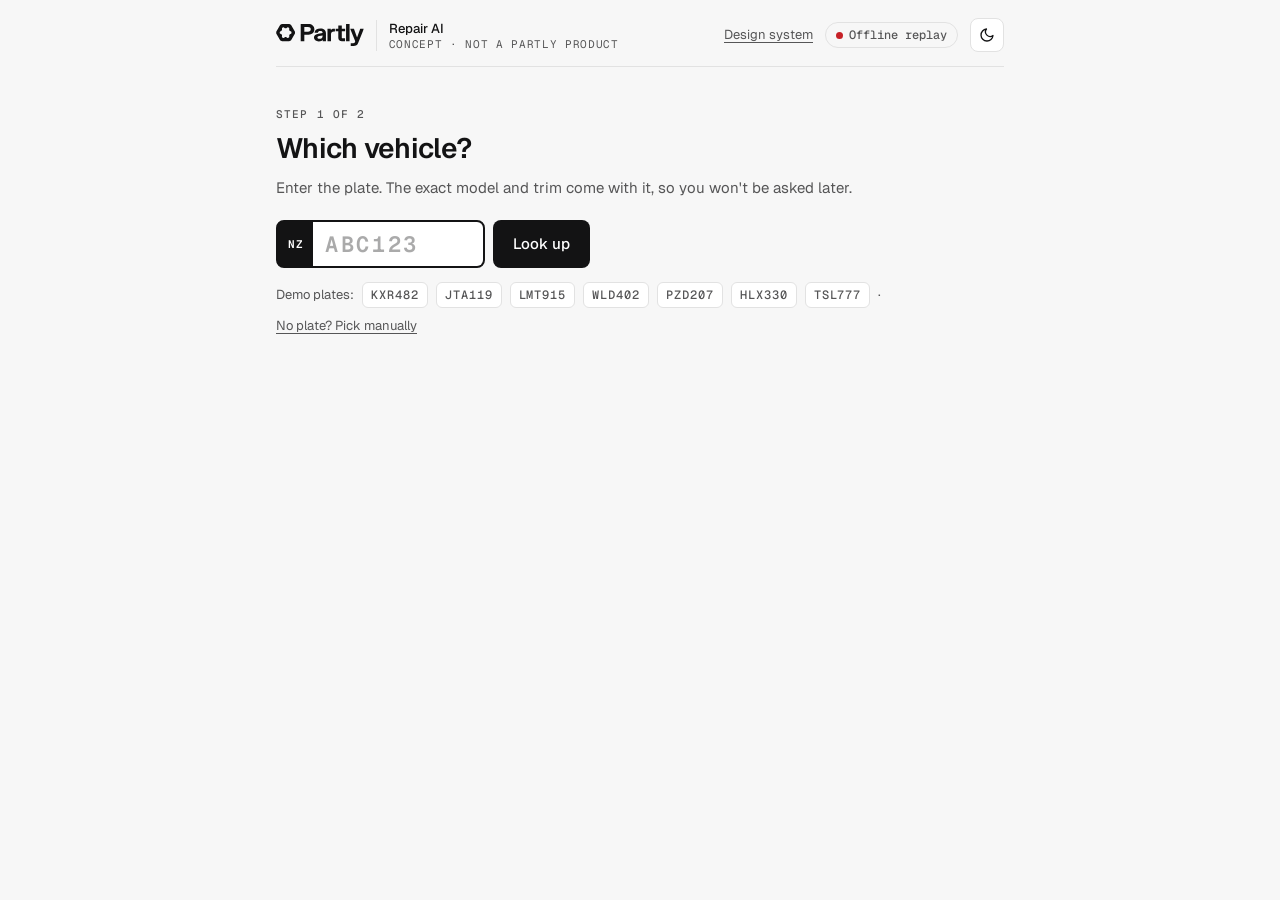
==== index.html @ 2a0775fa "Add Repair AI demo, design system documentation and presentation - index.html: the demo (plate, dama" ====
<!doctype html>
<html lang="en">
<head>
<meta charset="utf-8">
<meta name="viewport" content="width=device-width, initial-scale=1">
<title>PartlyRepair AI Concept</title>
<link rel="preconnect" href="https://fonts.googleapis.com">
<link href="https://fonts.googleapis.com/css2?family=Geist:wght@400;500;600;700&family=Geist+Mono:wght@400;500&display=swap" rel="stylesheet">
<link rel="stylesheet" href="tokens.css?v=5">
<link rel="stylesheet" href="components.css?v=15">
<style>
*{box-sizing:border-box}
body{margin:0;background:var(--s-surface-page);color:var(--s-text);font:15px/1.55 var(--p-font-sans);-webkit-font-smoothing:antialiased}
button{font:inherit;color:inherit;cursor:pointer}
button:focus-visible,input:focus-visible,select:focus-visible,summary:focus-visible{outline:2px solid var(--s-focus);outline-offset:2px}
.mono{font-family:var(--p-font-mono)}
.wrap{max-width:760px;margin:0 auto;padding:0 16px 210px}
header{display:flex;align-items:center;gap:12px;padding:18px 0 14px;position:sticky;top:0;background:var(--s-surface-page);z-index:5;border-bottom:1px solid var(--s-border)}
.logo{height:22px;width:auto;color:var(--s-brand-mark);display:block}
.product{font:500 13px var(--p-font-sans);padding-left:12px;border-left:1px solid var(--s-border)}
.product small{display:block;font:400 11px var(--p-font-mono);color:var(--s-text-muted);text-transform:uppercase;letter-spacing:.06em}
.spacer{flex:1}
.dslink{font-size:13px;color:var(--s-text-muted);text-decoration:underline;text-underline-offset:3px;white-space:nowrap}
.dslink:hover{color:var(--s-text)}
.pill{font:500 12px/1 var(--p-font-mono);padding:6px 10px;border-radius:var(--p-radius-full);border:1px solid var(--s-border);color:var(--s-text-muted);display:flex;gap:6px;align-items:center;white-space:nowrap}
.pill i{width:7px;height:7px;border-radius:50%;background:var(--s-text-muted)}
.pill.live{color:var(--s-text)}
.pill.live i{position:relative;background:var(--s-live)}
.pill.live i::after{content:"";position:absolute;inset:0;border-radius:50%;background:var(--s-live);animation:livepulse 1.8s ease-out infinite}
@keyframes livepulse{0%{transform:scale(1);opacity:.7}100%{transform:scale(2.8);opacity:0}}
.pill.replay i{background:var(--s-unsure)}
.icon-btn{width:34px;height:34px;border-radius:var(--p-radius-m);border:1px solid var(--s-border);background:var(--s-surface-raised);display:grid;place-items:center;transition:border-color var(--p-dur-fast)}
.icon-btn:hover{border-color:var(--s-text-muted)}
.icon-btn svg{width:16px;height:16px}
.eyebrow{font:500 11px var(--p-font-mono);text-transform:uppercase;letter-spacing:.1em;color:var(--s-text-muted)}
h2{font-size:28px;letter-spacing:-.025em;margin:6px 0 6px;font-weight:600}
.lead{color:var(--s-text-muted);margin:0 0 20px}
.vstep{padding:40px 0 8px}
.btn.lg{padding:0 20px;font-size:15px}
.link{background:none;border:0;padding:0;text-decoration:underline;text-underline-offset:3px;color:var(--s-text-muted);font-size:13px}
.link:hover{color:var(--s-text)}
.demo-plates{margin-top:14px;font-size:13px;color:var(--s-text-muted);display:flex;gap:8px;flex-wrap:wrap;align-items:center}
.demo-plates [data-plate]{font:500 12px var(--p-font-mono);letter-spacing:.08em;border:1px solid var(--s-border);background:var(--s-surface-raised);border-radius:6px;padding:4px 8px;transition:border-color var(--p-dur-fast)}
.demo-plates [data-plate]:hover{border-color:var(--s-text)}
.manual{display:none;gap:8px;flex-wrap:wrap;margin-top:14px}
.manual.on{display:flex}
select{font:inherit;color:var(--s-text);background:var(--s-surface-raised);border:1px solid var(--s-border);border-radius:var(--p-radius-m);padding:9px 12px;max-width:100%}
.verr{color:var(--s-danger);font-size:14px;margin-top:10px}
.vcard{display:flex;gap:14px;align-items:center;margin:20px 0 4px;padding:14px var(--p-space-4);background:var(--s-surface-raised);border:1px solid var(--s-border);border-radius:var(--p-radius-l)}
.vcard .ico{width:40px;height:40px;border-radius:var(--p-radius-m);background:var(--s-surface-sunken);display:grid;place-items:center;flex:none}
.vcard .ico svg{width:22px;height:22px}
.vcard b{display:block}
.vcard small{color:var(--s-text-muted);font-size:13px}
.vcard .tick{font:500 11px var(--p-font-mono);text-transform:uppercase;letter-spacing:.06em;color:var(--s-text-muted);display:flex;gap:4px;align-items:center;white-space:nowrap}
.vcard .tick svg{width:12px;height:12px}
.msg-you{margin:22px 0 0 auto;max-width:80%;width:fit-content;background:var(--s-surface-sunken);padding:10px 14px;border-radius:14px 14px 4px 14px}
.reply{margin:14px 0 8px;font-weight:500}
.steps{margin:12px 0 4px;font-size:14px;color:var(--s-text-muted)}
.steps ul{list-style:none;padding:0;margin:8px 0 0;display:grid;gap:6px}
.steps li{display:flex;gap:10px;align-items:center}
.steps .dot{width:16px;height:16px;border-radius:50%;border:2px solid var(--s-border);flex:none;display:grid;place-items:center}
.steps li.done .dot{border-color:var(--s-certain);background:var(--s-certain)}
.steps li.done .dot::after{content:"";width:4px;height:7px;border:solid var(--s-text-inverse);border-width:0 2px 2px 0;transform:rotate(45deg) translate(-.5px,-1px)}
.steps li.now .dot{border-top-color:var(--s-text);animation:spin .8s linear infinite}
.steps li.now{color:var(--s-text)}
.steps summary{cursor:pointer;list-style:none;display:inline-flex;gap:8px;align-items:center}
.steps summary::-webkit-details-marker{display:none}
.steps summary::before{content:"";width:6px;height:6px;border:solid currentColor;border-width:0 1.5px 1.5px 0;transform:rotate(-45deg);transition:transform var(--p-dur-fast)}
.steps details[open] summary::before{transform:rotate(45deg)}
@keyframes spin{to{transform:rotate(360deg)}}
.composer{position:fixed;z-index:10;left:0;right:0;bottom:0;background:linear-gradient(transparent,var(--s-surface-page) 30%);padding:28px 16px 16px;transition:opacity var(--p-dur-base),transform var(--p-dur-base)}
.composer.locked{opacity:0;pointer-events:none;transform:translateY(12px)}
.composer .inner{max-width:760px;margin:0 auto}
.quick{display:flex;gap:8px;overflow-x:auto;padding-bottom:10px;scrollbar-width:none}
.quick .chip{white-space:nowrap}
form.ask-form{display:flex;gap:8px;background:var(--s-surface-raised);border:1px solid var(--s-border);border-radius:var(--p-radius-l);padding:6px;box-shadow:0 8px 24px rgba(0,0,0,.08)}
form.ask-form input{flex:1;border:0;background:transparent;color:var(--s-text);font:inherit;padding:8px 10px;min-width:0}
form.ask-form input:focus-visible{outline:none}
form.ask-form:focus-within{border-color:var(--s-text)}
.foot{font-size:11px;color:var(--s-text-muted);text-align:center;margin-top:8px}
.sr{position:absolute;width:1px;height:1px;overflow:hidden;clip:rect(0 0 0 0)}
.sec{margin-top:22px}
.alldone{display:flex;align-items:center;gap:12px;padding:16px;border:1px dashed var(--s-border);border-radius:var(--p-radius-l);color:var(--s-text-muted)}
.alldone>.i{width:20px;height:20px;color:var(--s-text)}
.alldone .btn{margin-left:auto}
.sendrow{display:flex;align-items:center;gap:12px;justify-content:flex-end;margin-top:12px;font-size:13px;color:var(--s-text-muted)}
.btn.lgsend{padding:12px 22px;font-size:15px}
.sent-lock{pointer-events:none;opacity:.55;transition:opacity var(--p-dur-base)}
.sent-lock .sendrow{display:none}
.toast{position:fixed;left:50%;bottom:150px;transform:translateX(-50%);background:var(--s-text);color:var(--s-text-inverse);padding:10px 16px;border-radius:var(--p-radius-m);font-size:14px;z-index:20;animation:enter .3s ease}
@media (prefers-reduced-motion:reduce){*{animation:none!important;transition:none!important}}
@media (max-width:560px){.qrow .who:not(.ai){display:none}.qrow .body{padding-left:var(--p-space-4)}.conf .bar{display:none}.product small,.pill span{display:none}.price{font-size:14px}h2{font-size:24px}.plate input{width:140px}.vcard .tick{display:none}}
</style>
</head>
<body>
<div class="wrap">
  <header>
    <img class="logo" src="brand/partly-logo.svg" alt="Partly" id="logo">
    <div class="product">Repair AI<small>Concept · not a Partly product</small></div>
    <div class="spacer"></div>
    <a class="dslink" href="system.html">Design system</a>
    <span class="pill" id="mode"><i></i><span>Checking…</span></span>
    <button class="icon-btn" id="theme" type="button" aria-label="Toggle theme"><svg viewBox="0 0 24 24" fill="none" stroke="currentColor" stroke-width="2" stroke-linejoin="round"><path d="M21 12.8A9 9 0 1 1 11.2 3a7 7 0 0 0 9.8 9.8z"/></svg></button>
  </header>

  <main id="feed" aria-live="polite">
    <section class="vstep" id="vstep">
      <div class="eyebrow">Step 1 of 2</div>
      <h2>Which vehicle?</h2>
      <p class="lead">Enter the plate. The exact model and trim come with it, so you won't be asked later.</p>
      <form id="plateForm" class="plate-row">
        <label class="plate-in"><span>NZ</span><input id="plate" maxlength="8" autocomplete="off" placeholder="ABC123" aria-label="Number plate"></label>
        <button class="btn lg" type="submit">Look up</button>
      </form>
      <div class="demo-plates">Demo plates:
        <button type="button" data-plate="KXR482" title="Corolla ZR">KXR482</button>
        <button type="button" data-plate="JTA119" title="Corolla Ascent Sport">JTA119</button>
        <button type="button" data-plate="LMT915" title="Ranger XLT">LMT915</button>
        <button type="button" data-plate="WLD402" title="Ranger Wildtrak">WLD402</button>
        <button type="button" data-plate="PZD207" title="CX-5 Akera">PZD207</button>
        <button type="button" data-plate="HLX330" title="Hilux SR5">HLX330</button>
        <button type="button" data-plate="TSL777" title="Tesla Model 3">TSL777</button>
        <span aria-hidden="true">·</span><button type="button" class="link" id="manualBtn">No plate? Pick manually</button>
      </div>
      <div class="manual" id="manual">
        <label class="sr" for="mVehicle">Vehicle</label><select id="mVehicle"></select>
        <label class="sr" for="mTrim">Trim</label><select id="mTrim"></select>
        <button class="btn" type="button" id="manualGo">Use this vehicle</button>
      </div>
      <div class="verr" id="verr" role="alert"></div>
    </section>
  </main>
</div>

<div class="composer locked" id="composer">
  <div class="inner">
    <div class="quick" id="quick" aria-label="Quick starts"></div>
    <form class="ask-form" id="form">
      <label class="sr" for="msg">Describe the damage</label>
      <input id="msg" autocomplete="off" placeholder="Describe the damage, e.g. front bumper and left headlight">
      <button class="btn" type="submit">Send</button>
    </form>
    <div class="foot">Unofficial concept by Osama Eldrieny. Made-up part numbers and suppliers. Prices are NZD estimates.</div>
  </div>
</div>

<script src="components.js?v=3"></script>
<script src="repair-steps.js?v=1"></script>
<script>
const $=s=>document.querySelector(s);
const feed=$('#feed'),form=$('#form'),input=$('#msg'),modePill=$('#mode'),composer=$('#composer');
const REPLAY_FORCED=new URLSearchParams(location.search).has('replay');
const WAIT_LIMIT=20000;
const QUICK={V1:['Front bumper hit, left headlight cracked','Lower grille and bumper scraped','Right guard and right headlight damaged'],V2:['Reversed into a pole: rear bumper and left tail light','Front fog light smashed','Tailgate dented'],V3:['Right mirror knocked off','Both mirrors clipped in a car park','Rear bumper scraped'],V4:['Rock chip cracked the windscreen','Hit a kangaroo: bumper, grille, right headlight'],V5:['Front bumper and left headlight damaged','Windscreen cracked']};
/* After the AI answers, the chips become follow-ups for this job. Offline, only follow-ups with a recording are offered. */
const FOLLOW={V1:['Also the front number plate bracket','Also the right headlight','Make the bumper a used one'],V2:['Also the rear parking sensors','Make the tail light a used one'],V3:['Also the left mirror'],V4:['Also the bash plate'],V5:['Also the right headlight']};
const asked=new Set();
function followChips(){
  if(sent||!estimate||!estimate.lines.length)return;
  const offline=modePill.classList.contains('replay');
  const ok=q=>!asked.has(q.toLowerCase())&&(!offline||replays.some(r=>r.followup&&r.vehicle&&r.vehicle.id===vehicle.id&&r.message.toLowerCase()===q.toLowerCase()));
  $('#quick').innerHTML=(FOLLOW[vehicle.id]||[]).filter(ok).map(q=>'<button class="chip" type="button" data-q="'+esc(q)+'">'+esc(q)+'</button>').join('');
}
let catalog=null,parts={},suppliers={},vehicle=null,estimate=null,replays=[],jobStart=0,sent=false;

function setMode(kind,text){modePill.className='pill '+kind;modePill.querySelector('span').textContent=text}
function bestSupplier(p){const ids=Object.keys(p.stock||{}).filter(k=>p.stock[k]>0);if(!ids.length)return null;const s=suppliers[ids[0]];return s?s.name+' · '+s.eta:null}
/* Step 1: vehicle. Facts the system can look up are structured, not chatted. */
function confirmVehicle(vid,trim,how){
  const v=catalog.vehicles.find(x=>x.id===vid);if(!v)return;
  vehicle={id:v.id,name:v.name,trim,how};jobStart=Date.now();
  $('#vstep').remove();
  const c=document.createElement('section');c.className='vcard';
  c.innerHTML='<div class="ico">'+ic('car')+'</div><div><b>'+esc(v.name)+'</b><small>'+esc(trim)+'</small></div><div class="spacer"></div><div class="tick">'+ICON_CHECK+esc(how)+'</div>';
  feed.prepend(c);
  $('#quick').innerHTML=(QUICK[v.id]||[]).map(q=>'<button class="chip" type="button" data-q="'+esc(q)+'">'+esc(q)+'</button>').join('');
  composer.classList.remove('locked');
  input.focus();
}
$('#plateForm').addEventListener('submit',e=>{
  e.preventDefault();const p=$('#plate').value.replace(/\s/g,'').toUpperCase();const hit=catalog.plates[p];
  if(!hit){$('#verr').textContent=p?'No vehicle found for '+p+'. Try a demo plate, or pick manually.':'Enter a plate first.';return}
  confirmVehicle(hit.vehicle,hit.trim,'Plate '+p);
});
document.querySelector('.demo-plates').addEventListener('click',e=>{const b=e.target.closest('[data-plate]');if(b){$('#plate').value=b.dataset.plate;$('#plateForm').requestSubmit()}});
$('#manualBtn').addEventListener('click',()=>$('#manual').classList.toggle('on'));
function fillTrims(){const v=catalog.vehicles.find(x=>x.id===$('#mVehicle').value);$('#mTrim').innerHTML=v.trims.map(t=>'<option>'+esc(t)+'</option>').join('')}
$('#mVehicle').addEventListener('change',fillTrims);
$('#manualGo').addEventListener('click',()=>confirmVehicle($('#mVehicle').value,$('#mTrim').value,'Picked'));

/* Step 2: estimate. The UI, not the prompt, has the final say on autonomy. */
function summary(r){
  if(!r.lines.length)return r.reply;
  const pc=r.lines.filter(l=>l.component==='part_card'&&l.state!=='removed');
  const added=pc.filter(isAdded).length,sugg=pc.filter(l=>!isAdded(l)).length,qs=r.lines.filter(l=>l.component==='question_card').length,nf=r.lines.filter(l=>l.component==='not_found'&&!l.state).length;
  const n=(k,w)=>k+' '+w+(k===1?'':'s');const bits=[];
  if(added)bits.push(n(added,'part')+' on the quote');
  if(sugg)bits.push(n(sugg,'suggestion')+' to check');
  if(qs)bits.push(n(qs,'question')+' for you');
  if(nf)bits.push(n(nf,'part')+' not found');
  const pend=r.lines.filter(l=>l.component==='not_found'&&l.state==='requested').length;
  if(pend)bits.push(n(pend,'supplier price')+' pending');
  return bits.length?bits[0][0].toUpperCase()+bits.join(', ').slice(1)+'.':'Nothing on the quote yet.';
}
function render(){
  const box=document.getElementById('estimate');if(!box||!estimate)return;
  followChips();
  const L=estimate.lines.map((l,i)=>[l,i]);
  const needs=L.filter(([l])=>l.component==='question_card'||(l.component==='not_found'&&!l.state)||l.state==='manual-form'||(l.component==='part_card'&&!isAdded(l)&&l.state!=='removed'));
  const pending=L.filter(([l])=>l.component==='not_found'&&l.state==='requested');
  const notes=L.filter(([l])=>l.component==='note');
  const onQuote=L.filter(([l])=>l.component==='part_card'&&isAdded(l)).concat(L.filter(([l])=>l.component==='part_card'&&l.state==='removed'));
  /* questions first, then main parts, then fitting parts */
  const rank=l=>l.component==='not_found'?0:l.component==='question_card'?1:isMain(l)?2:3;
  needs.sort((a,b)=>rank(a[0])-rank(b[0]));
  const total=onQuote.filter(([l])=>l.state!=='removed').reduce((s,[l])=>s+parts[l.part_id].price,0);
  const count=onQuote.filter(([l])=>l.state!=='removed').length;
  const aiCount=onQuote.filter(([l])=>l.state!=='removed'&&sourceOf(l,parts[l.part_id])==='ai').length;
  box.querySelector('.reply').textContent=summary(estimate);
  box.querySelector('.lines').innerHTML=
    '<div class="sec"><h3 class="sec-h">Needs you <span class="count'+(needs.length?'':' done')+'">'+needs.length+'</span></h3>'
    +(needs.length?'<div class="lines">'+needs.map(([l,i])=>l.component==='question_card'?questionCard(l,i):l.component==='not_found'?notFoundCard(l,i):needCard(l,i)).join('')+'</div>'
      :'<div class="alldone">'+ic('check')+'<span>Nothing needs you. Check the quote below, then send it.</span></div>')
    +notes.map(([l])=>'<div class="tip">'+ic('help','sm')+'<span><b>Tip:</b> '+esc(l.reason_short)+'</span></div>').join('')+'</div>'
    +'<div class="sec"><h3 class="sec-h">On the quote <span class="count done">'+count+'</span>'+(aiCount?'<span class="sec-sub">'+aiCount+' added by AI: check before sending</span>':'')+'</h3>'
    +'<div class="quote">'+pending.map(([l,i])=>pendingRow(l,i)).join('')+(onQuote.length||pending.length?onQuote.map(([l,i],k)=>(l.state==='removed'&&(k===0||onQuote[k-1][0].state!=='removed')?'<div class="qlabel">Not needed</div>':'')+quoteRow(l,i)).join(''):'<p style="padding:14px 16px;margin:0;color:var(--s-text-muted);font-size:14px">Nothing yet. Parts you add will appear here.</p>')
    +'<div class="qfoot"><span>Total <small>· '+count+' part'+(count===1?'':'s')+' · incl. GST</small></span><b>'+fmt(total)+'</b></div></div>'
    +'<div class="sendrow">'+(needs.length?'<span>Answer the '+needs.length+' item'+(needs.length>1?'s':'')+' above before sending.</span>':!count?'<span>Add at least one part to send the quote.</span>':pending.length?'<span>You can send now and add the pending price later.</span>':'<span>Ready to send.</span>')
    +'<button class="btn lgsend" data-act="send"'+(needs.length||!count?' disabled':'')+'>'+ic('send','sm')+' Send quote</button></div></div>';
  box.querySelector('.totalbox').innerHTML='';
  estimate.lines.forEach(l=>delete l.fresh);
}

function stepsEl(){
  const wrap=document.createElement('div');wrap.className='steps';
  const labels=['Reading the job','Checking the parts catalogue','Checking supplier stock'];
  wrap.innerHTML='<ul>'+labels.map((l,i)=>'<li class="'+(i?'':'now')+'"><span class="dot"></span>'+l+'…</li>').join('')+'</ul>';
  const ul=wrap.firstChild;let k=0;
  const t=setInterval(()=>{const li=ul.children;if(k<li.length-1){li[k].className='done';li[++k].className='now'}},1400);
  wrap.finish=(steps,ms)=>{clearInterval(t);const s=steps&&steps.length?steps:labels;
    wrap.innerHTML='<details><summary>Checked '+s.length+' things'+(ms?' in '+(ms/1000).toFixed(1)+'s':'')+'</summary><ul>'+s.map(x=>'<li class="done"><span class="dot"></span>'+esc(x)+'</li>').join('')+'</ul></details>'};
  wrap.stop=()=>clearInterval(t);
  return wrap;
}

async function ask(message,current){
  if(!REPLAY_FORCED){
    const ctrl=new AbortController();const timer=setTimeout(()=>ctrl.abort(),WAIT_LIMIT);
    try{
      const r=await fetch('/api/estimate',{method:'POST',headers:{'Content-Type':'application/json'},body:JSON.stringify({message,current,vehicle}),signal:ctrl.signal});
      clearTimeout(timer);const data=await r.json();
      if(r.ok){setMode('live','Live AI');return data}
      console.warn('AI error:',data.error);
    }catch(e){clearTimeout(timer);console.warn('AI unreachable:',e.message)}
  }
  if(!replays.length)replays=await (await fetch('/api/replays')).json().catch(()=>[]);
  const mine=replays.filter(x=>x.vehicle&&x.vehicle.id===vehicle.id&&x.vehicle.trim===vehicle.trim&&!!x.followup===!!current);if(!mine.length)return null;
  const m=message.toLowerCase();
  const hit=mine.find(x=>x.message.toLowerCase()===m)||mine.find(x=>m.split(/\W+/).some(w=>w.length>3&&x.message.toLowerCase().includes(w)))||(current?null:mine[0]);
  if(!hit)return null;
  setMode('replay','Offline replay');
  return JSON.parse(JSON.stringify(hit.result));
}

/* The AI returns a fresh list after a correction; the user's own decisions must survive it. */
function carryOver(prev,next){
  const byPart={};prev.lines.forEach(l=>{if(l.part_id&&l.state)byPart[l.part_id]=l});
  next.lines.forEach(l=>{const o=byPart[l.part_id];if(o&&l.component==='part_card'){l.state=o.state;if(o.state==='you'){l.reason_short=o.reason_short;l.confidence=1}}});
  const kept=new Set(next.lines.map(l=>l.part_id));
  // Every user decision survives, even if the AI's new list leaves that part out (RULES §11).
  prev.lines.forEach(l=>{if((l.part_id&&l.state&&!kept.has(l.part_id))||(l.component==='not_found'&&l.state==='requested'))next.lines.push(l)});
}

async function send(message){
  message=message.trim();if(!message||!vehicle)return;
  asked.add(message.toLowerCase());
  const followUp=!!(estimate&&estimate.lines.length);
  const you=document.createElement('div');you.className='msg-you';you.textContent=message;feed.appendChild(you);
  const steps=stepsEl();feed.appendChild(steps);
  const old=document.getElementById('estimate');if(old)old.removeAttribute('id');
  const box=document.createElement('section');box.id='estimate';box.innerHTML='<p class="reply"></p><div class="lines"></div><div class="totalbox"></div>';
  feed.appendChild(box);steps.scrollIntoView({behavior:'smooth',block:'start'});
  input.value='';
  const current=followUp?{lines:estimate.lines.map(({showAlts,guarded,...l})=>l)}:null;
  const result=await ask(message,current);
  if(!result){steps.stop();steps.remove();box.innerHTML='<p class="error">I couldn\'t reach the AI and have no saved answer for this. Try a quick start.</p>';return}
  steps.finish(result.steps,result.ms);
  result.lines=result.lines.map(guard);
  if(followUp)carryOver(estimate,result);
  estimate=result;render();
}

feed.addEventListener('click',e=>{
  const b=e.target.closest('[data-act]');if(!b||!estimate||sent||!b.closest('#estimate'))return;
  if(b.closest('summary'))e.preventDefault();
  const i=+b.dataset.i,l=estimate.lines[i];
  switch(b.dataset.act){
    case 'add':l.state='added';l.fresh=true;l.showAlts=false;break;
    case 'remove':l.state='removed';l.showAlts=false;break;
    case 'restore':l.state='added';l.fresh=true;break;
    case 'wrong':l.showAlts=!l.showAlts;break;
    case 'swap':
      estimate.lines[i]={component:'part_card',part_id:b.dataset.part,confidence:1,mode:'suggest',state:'you',fresh:true,reason_short:'You corrected this part.',reason_long:'',question:null,choices:[]};break;
    case 'choose':{
      const picked=b.dataset.part.split(',').map(id=>({component:'part_card',part_id:id,confidence:1,mode:'suggest',state:'you',fresh:true,reason_short:'You chose: '+b.dataset.label+'.',reason_long:'',question:null,choices:[]}));
      estimate.lines.splice(i,1,...picked);break;}
    case 'ask-suppliers':l.state='requested';break;
    case 'cancel-request':l.state=undefined;break;
    case 'manual':l.state='manual-form';break;
    case 'cancel-manual':l.state=undefined;break;
    case 'send':sendQuote();return;
  }
  render();
});

/* Step 3: send. The user sees every step, then a receipt that says what happened and what's next. */
const wait=ms=>new Promise(r=>setTimeout(r,matchMedia('(prefers-reduced-motion: reduce)').matches?0:ms));
async function sendQuote(){
  if(sent)return;sent=true;
  const box=document.getElementById('estimate');box.classList.add('sent-lock');
  $('#quick').innerHTML='';input.disabled=true;
  const L=estimate.lines;
  const onQ=L.filter(l=>l.component==='part_card'&&isAdded(l));
  const pend=L.filter(l=>l.component==='not_found'&&l.state==='requested');
  const qno='Q-'+(1000+Math.floor(Math.random()*9000));
  const groups={};onQ.forEach(l=>{const p=parts[l.part_id],s=p.manual?null:supplierOf(p);const k=s?s.name:'Your own supplier';(groups[k]=groups[k]||{eta:s?s.eta:'You arrange it',lines:[]}).lines.push(l)});
  const pname=l=>(t=>t[0].toUpperCase()+t.slice(1))(l.reason_short.replace(/^No /,'').replace(/ (found|in stock).*$/,'').toLowerCase());
  const steps=[['Checking the quote',onQ.length+' part'+(onQ.length===1?'':'s')+(pend.length?', '+pend.length+' price pending':'')+', nothing waiting on you']];
  Object.entries(groups).forEach(([n,g])=>steps.push(['Holding '+g.lines.length+' part'+(g.lines.length===1?'':'s')+' with '+n,'Held for 24 hours · arrives '+g.eta]));
  pend.forEach(l=>steps.push(['Asking 5 suppliers to price: '+pname(l),'Request sent · replies usually within the hour']));
  steps.push(['Sending '+qno+' to the customer for approval','Sent']);
  const panel=document.createElement('section');panel.className='sending';
  panel.innerHTML='<h3>'+ic('send','sm')+' Sending quote</h3><ul>'+steps.map(([a])=>'<li><span class="dot"></span><div><b>'+esc(a)+'</b><small></small></div></li>').join('')+'</ul>';
  feed.appendChild(panel);panel.scrollIntoView({behavior:'smooth',block:'start'});
  const lis=[...panel.querySelectorAll('li')];
  for(let k=0;k<lis.length;k++){lis[k].className='now';await wait(1500);lis[k].className='done';lis[k].querySelector('small').textContent=steps[k][1]}
  await wait(400);
  const total=onQ.reduce((t,l)=>t+parts[l.part_id].price,0);
  const rows=Object.entries(groups).map(([n,g])=>'<div class="rc-sup"><span class="sup"><b aria-hidden="true">'+initials(n)+'</b>'+esc(n)+'</span><span class="rc-eta">'+ic('truck','sm')+esc(g.eta)+'</span></div>'
    +g.lines.map(l=>{const p=parts[l.part_id];return '<div class="rc-row"><span class="nm">'+esc(p.name)+'</span>'+(p.returnable?'':'<span class="ichip risk">'+ic('ban','sm')+'Not returnable</span>')+'<span class="pr">'+fmt(p.price)+'</span></div>'}).join('')).join('')
    +pend.map(l=>'<div class="rc-sup"><span class="sup"><b aria-hidden="true">5</b>5 suppliers asked</span></div><div class="rc-row"><span class="nm">'+esc(pname(l))+'</span><span class="pr muted">Price pending</span></div>').join('');
  const firstEta=Object.values(groups).map(g=>g.eta).filter(e=>!/arrange/.test(e)).sort((a,b)=>etaRank(a)-etaRank(b))[0]||'';
  const rc=document.createElement('section');rc.className='receipt';
  rc.innerHTML='<div class="rc-head"><span class="rc-ok">'+ic('check')+'</span><div><h2>Quote '+qno+' sent</h2><p>'+esc(vehicle.name)+' · '+esc(vehicle.how)+' · sent to the customer for approval</p></div></div>'
    +'<div class="rc-list">'+rows+'<div class="qfoot"><span>Total <small>· incl. GST'+(pend.length?' · excludes pending price':'')+'</small></span><b>'+fmt(total)+'</b></div></div>'
    +'<h3 class="rc-h">Job progress</h3><ol class="track" id="track"></ol>'
    +'<p class="rc-demo">Demo: nothing was sent to a customer or supplier.</p>';
  feed.appendChild(rc);
  job={qno,groups,pend,firstEta,lines:onQ,stage:2,el:rc};
  renderTrack();postChips();
  rc.scrollIntoView({behavior:'smooth',block:'start'});
}
/* After sending: a tracker for the whole job, moved forward from the chat box. */
let job=null;
const etaRank=e=>{const d=/^today/i.test(e)?0:/^tomorrow/i.test(e)?1:2;const m=e.match(/(\d+)(?::(\d+))?\s*(am|pm)/i);const h=m?(+m[1]%12)+(/pm/i.test(m[3])?12:0)+(+(m[2]||0))/60:12;return d*24+h};
function renderTrack(){
  const g=Object.entries(job.groups).sort((a,b)=>etaRank(a[1].eta)-etaRank(b[1].eta));
  const T=[
    ['check','Quote built','Checked by you, line by line'],
    ['send','Sent to the customer',job.qno+(job.pend.length?' · 1 price still pending':'')],
    ['user','Customer approves',job.stage===2?'Parts are held for you for 24 hours':'Approved'],
    ['truck','Parts ordered',g.map(([n,x])=>n+' ('+x.lines.length+')').join(' · ')],
    ['car','Parts arrive',g.map(([n,x])=>x.eta+' · '+n).join('<br>')],
    ['wrench','Repair and close the job',job.guide?job.guide.steps.length+' guided steps · '+job.guide.hours.toFixed(1)+' h labour':hasGuide()?'Guided repair, step by step':'Follow the OEM repair procedure']
  ];
  const when=['Done','Done',job.stage===2?'Waiting':'Done',job.stage===3?'Ordering':job.stage>3?'Done':'Next',job.stage===4?'First: '+esc(job.firstEta):job.stage>4?'Done':'',job.stage===5?'Now':job.stage>5?'Done':''];
  $('#track').innerHTML=T.map(([icon,t,d],k)=>{const st=k<job.stage?'done':k===job.stage?'now':'next';return '<li class="'+st+'"><span class="tk">'+(st==='done'?ic('check','sm'):ic(icon,'sm'))+'</span><div><b>'+t+'</b><small>'+d+'</small></div><em>'+when[k]+'</em></li>'}).join('');
  const titles={2:'Quote '+job.qno+' sent',3:'Ordering parts',4:'Parts ordered',5:'Parts arrived',6:'Job closed'};
  const subs={2:'waiting for customer approval',4:'arriving '+job.firstEta+' first',5:'ready to fit',6:'all parts fitted'};
  job.el.querySelector('h2').textContent=titles[job.stage]||titles[2];
  const sub=job.el.querySelector('.rc-head p');sub.textContent=vehicle.name+' · '+vehicle.how+' · '+(subs[job.stage]||'');
}
function postChips(){
  const C={2:[['Customer approved: order the parts','approve'],['Change this quote','edit'],['Start next job','new']],4:[['All parts arrived','arrive'],['Start next job','new']],5:job.guide?[['Start next job','new']]:hasGuide()?[['Start the repair guide','repair'],['Start next job','new']]:[['Repair done: close the job','close'],['Start next job','new']],6:[['Start next job','new']]}[job.stage]||[];
  $('#quick').innerHTML=C.map(([t,a],k)=>'<button class="chip'+(k===0&&a!=='new'?' primary':'')+'" type="button" data-next="'+a+'">'+t+'</button>').join('');
  composer.classList.remove('locked');
  input.disabled=job.stage!==2;
  input.placeholder=job.stage===2?'Change the quote, e.g. "also the right guard"':'Pick a next step above';
}
async function nextStep(a){
  if(a==='new')return location.reload();
  if(a==='edit')return reopen();
  $('#quick').innerHTML='';
  if(a==='approve'){job.stage=3;renderTrack();await wait(900);job.stage=4}
  if(a==='arrive')job.stage=5;
  if(a==='repair'){startRepair();return postChips()}
  if(a==='close')job.stage=6;
  renderTrack();postChips();job.el.querySelector('#track').scrollIntoView({behavior:'smooth',block:'center'});
}

/* Repair guide: the last step of "anyone can repair anything". Steps come from the parts on the quote. */
const CAR_SVG='<svg viewBox="0 0 400 210" class="car" aria-hidden="true">'
 +'<path class="body" d="M40 150 L52 92 Q60 70 90 66 L130 40 Q140 34 155 34 L245 34 Q260 34 270 40 L310 66 Q340 70 348 92 L360 150 Z"/>'
 +'<path class="glass" d="M138 46 L262 46 L292 70 L108 70 Z"/>'
 +'<path data-r="bonnet" class="rg" d="M100 74 L300 74 L330 96 L70 96 Z"/>'
 +'<path data-r="guard-r" class="rg" d="M52 96 L70 96 L64 138 L44 140 Z"/><path data-r="guard-l" class="rg" d="M330 96 L348 96 L356 140 L336 138 Z"/>'
 +'<path data-r="hl-r" class="rg" d="M72 100 L132 104 L126 122 L70 118 Z"/><path data-r="hl-l" class="rg" d="M268 104 L328 100 L330 118 L274 122 Z"/>'
 +'<rect data-r="grille" class="rg" x="150" y="104" width="100" height="20" rx="4"/>'
 +'<rect data-r="reinf" class="rg hidden-part" x="70" y="128" width="260" height="8" rx="2"/>'
 +'<rect data-r="absorber" class="rg hidden-part" x="90" y="138" width="220" height="10" rx="3"/>'
 +'<path data-r="bumper" class="rg" d="M48 126 L352 126 L358 160 Q358 172 344 172 L56 172 Q42 172 42 160 Z"/>'
 +'<g data-r="sensors" class="rg dots"><circle cx="110" cy="152" r="4"/><circle cx="160" cy="156" r="4"/><circle cx="240" cy="156" r="4"/><circle cx="290" cy="152" r="4"/></g>'
 +'<g data-r="clips" class="rg dots small"><circle cx="70" cy="128" r="2.6"/><circle cx="110" cy="127" r="2.6"/><circle cx="150" cy="127" r="2.6"/><circle cx="200" cy="127" r="2.6"/><circle cx="250" cy="127" r="2.6"/><circle cx="290" cy="127" r="2.6"/><circle cx="330" cy="128" r="2.6"/></g>'
 +'<rect class="tyre" x="58" y="172" width="44" height="22" rx="6"/><rect class="tyre" x="298" y="172" width="44" height="22" rx="6"/>'
 +'<text x="98" y="200" class="side">Right</text><text x="302" y="200" class="side">Left</text></svg>';
function buildGuide(){
  const groups=job.lines.map(l=>parts[l.part_id].group),usedG=job.lines.filter(l=>/used/i.test(parts[l.part_id].name)).map(l=>parts[l.part_id].group);
  const S=repairSteps(vehicle.id,vehicle.trim,groups,usedG);
  return {steps:S,hours:S.reduce((a,x)=>a+x.h,0),at:0,photo:false};
}
function hasGuide(){return repairSteps(vehicle.id,vehicle.trim,job.lines.map(l=>parts[l.part_id].group),[]).length>0}
function startRepair(){
  job.guide=buildGuide();job.stage=5;renderTrack();
  let el=document.querySelector('.guide');if(!el){el=document.createElement('section');el.className='guide';feed.appendChild(el)}
  renderGuide();el.scrollIntoView({behavior:'smooth',block:'start'});
}
function renderGuide(){
  const G=job.guide,el=document.querySelector('.guide'),cur=G.steps[G.at],doneH=G.steps.slice(0,G.at).reduce((a,x)=>a+x.h,0);
  const all=G.at>=G.steps.length;
  el.innerHTML='<div class="g-head"><span class="rc-ok">'+ic('wrench')+'</span><div><h2>Repair guide</h2><p>'+esc(vehicle.name)+' · '+esc(vehicle.how)+' · '+G.steps.length+' steps · '+G.hours.toFixed(1)+' h labour</p></div></div>'
   +'<div class="g-bar" role="progressbar" aria-valuemin="0" aria-valuemax="'+G.steps.length+'" aria-valuenow="'+Math.min(G.at,G.steps.length)+'"><i style="width:'+(Math.min(G.at,G.steps.length)/G.steps.length*100)+'%"></i></div>'
   +'<div class="g-body"><div class="g-fig'+(vehicle.id==='V1'?'':' no-svg')+'"><img class="g-img" alt="'+esc(all?'Repair complete':cur.t)+'" src="shots/repair/'+(all?G.steps[G.steps.length-1].id:cur.id)+'.jpg" onload="this.parentNode.classList.add(\'has-img\')" onerror="this.parentNode.classList.remove(\'has-img\');this.remove()">'+(vehicle.id==='V1'?CAR_SVG:'')+'<p class="g-figcap">'+(all?'All steps done':cur.r.length?'Highlighted: where this step happens':'Illustration of this step')+'</p></div>'
   +'<ol class="g-steps">'+G.steps.map((x,k)=>{const st=k<G.at?'done':k===G.at?'now':'next';
      return '<li class="'+st+'"><div class="g-row"><span class="g-n">'+(st==='done'?ic('check','sm'):k+1)+'</span><b>'+esc(x.t)+'</b><em>'+x.h.toFixed(1)+' h</em></div>'
       +(st==='now'?'<div class="g-detail"><p>'+esc(x.n)+'</p>'+(x.w?'<p class="g-warn">'+ic('alert','sm')+esc(x.w)+'</p>':'')
         +(x.inspect?'<button type="button" class="g-photo'+(G.photo?' on':'')+'" data-g="photo">'+(G.photo?ic('check','sm')+'Photo added: fitted bumper and sensor test':ic('camera','sm')+'Add a photo for the job record')+'</button>':'')
         +'<div class="g-actions">'+(G.at?'<button type="button" class="btn ghost" data-g="back">Back</button>':'')+'<button type="button" class="btn" data-g="done"'+(x.inspect&&!G.photo?' disabled':'')+'>'+ic('check','sm')+(x.inspect?' Inspection passed':' Done')+'</button></div></div>':'')
       +'</li>'}).join('')+'</ol></div>'
   +(all?'<div class="g-finish">'+ic('check')+'<div><b>Repair complete</b><span>'+G.hours.toFixed(1)+' h labour · photo saved to the job</span></div><button type="button" class="btn" data-g="close">Close the job</button></div>':'')
   +'<p class="rc-demo">Illustrative steps for the demo. A real job follows the OEM repair procedure.</p>';
  el.querySelectorAll('.car .rg').forEach(n=>n.classList.toggle('on',!all&&cur.r.includes(n.dataset.r)));
  $('#track').querySelector('li:last-child small').textContent=(all?'Repair complete · ':'Step '+(G.at+1)+' of '+G.steps.length+' · ')+doneH.toFixed(1)+' of '+G.hours.toFixed(1)+' h';
}
document.addEventListener('click',e=>{
  const b=e.target.closest('[data-g]');if(!b||!job||!job.guide)return;
  const G=job.guide;
  if(b.dataset.g==='done')G.at++;
  if(b.dataset.g==='back')G.at=Math.max(0,G.at-1);
  if(b.dataset.g==='photo')G.photo=true;
  if(b.dataset.g==='close'){job.stage=6;renderTrack();postChips();document.querySelector('.guide').classList.add('closed');job.el.scrollIntoView({behavior:'smooth',block:'start'});return}
  renderGuide();
});
function reopen(){
  sent=false;job.el.remove();document.querySelector('.sending')?.remove();job=null;
  const box=document.getElementById('estimate');box.classList.remove('sent-lock');
  input.disabled=false;input.placeholder='Describe the damage, e.g. front bumper and left headlight';
  render();box.scrollIntoView({behavior:'smooth',block:'start'});input.focus();
}
form.addEventListener('submit',e=>{e.preventDefault();const t=input.value;if(job&&job.stage===2){if(!t.trim())return;reopen()}send(t)});
feed.addEventListener('submit',e=>{
  const f=e.target.closest('.manual-add');if(!f)return;e.preventDefault();
  const i=+f.dataset.i,name=f.name.value.trim(),price=parseFloat(f.price.value.replace(/[^0-9.]/g,''));
  if(!name||!(price>=0))return;
  const id='M-'+Date.now();parts[id]={id,name,number:'Manual entry',price,stock:{},returnable:true,role:'main',manual:true};
  estimate.lines[i]={component:'part_card',part_id:id,confidence:1,mode:'suggest',state:'you',fresh:true,reason_short:'Added manually by you.',reason_long:'',question:null,choices:[]};
  render();
});
$('#quick').addEventListener('click',e=>{const n=e.target.closest('[data-next]');if(n)return nextStep(n.dataset.next);const c=e.target.closest('[data-q]');if(c)send(c.dataset.q)});

(function(){
  const root=document.documentElement;
  const saved=(()=>{try{return localStorage.getItem('demo-theme')}catch(e){return null}})();
  if(saved)root.dataset.theme=saved;
  $('#theme').addEventListener('click',()=>{
    const dark=root.dataset.theme?root.dataset.theme==='dark':matchMedia('(prefers-color-scheme: dark)').matches;
    root.dataset.theme=dark?'light':'dark';try{localStorage.setItem('demo-theme',root.dataset.theme)}catch(e){}
  });
})();

/* Inline the logo so it follows the theme colour. */
(async()=>{try{const svg=await (await fetch('brand/partly-logo.svg')).text();const d=document.createElement('div');d.innerHTML=svg;const el=d.querySelector('svg');el.setAttribute('class','logo');el.removeAttribute('width');el.removeAttribute('height');$('#logo').replaceWith(el)}catch(e){}})();

(async()=>{
  catalog=await (await fetch('catalog.json')).json();
  catalog.vehicles.forEach(v=>v.parts.forEach(p=>parts[p.id]=p));suppliers=catalog.suppliers;
  PDS.parts=parts;PDS.suppliers=suppliers;PDS.slotOptions=p=>catalog.vehicles.find(v=>v.id===vehicle.id).parts.filter(x=>x.group===p.group&&x.id!==p.id&&PDS.fitsTrim(x,vehicle.trim));
  $('#mVehicle').innerHTML=catalog.vehicles.map(v=>'<option value="'+v.id+'">'+esc(v.name)+'</option>').join('');fillTrims();
  if(REPLAY_FORCED)return setMode('replay','Offline replay');
  try{const s=await (await fetch('/api/status')).json();setMode(s.key?'live':'replay',s.key?'Live AI':'No key: replay')}catch(e){setMode('replay','Offline replay')}
})();
</script>
</body>
</html>
---- tokens.css ----
/*
  Two-tier tokens.
  Tier 1  primitive  raw values: colours, space, radius, type, motion
  Tier 2  semantic   what a colour means (surface, text, risk...), themed for light and dark
  Rule for people and coding agents: colours come from semantic tokens only.
  Space, radius, type and motion use primitives directly. See RULES.md.
*/

/* Tier 1: primitive (values taken from partly.com/brand: near-black, silver, workshop red) */
:root {
  --p-ink-950: #0c0c0d; --p-ink-900: #131314; --p-ink-800: #1c1c1d; --p-ink-700: #3e3e3e;
  --p-gray-600: #565657; --p-gray-500: #68686a; --p-gray-400: #8a8b8d;
  --p-silver-300: #b9bbc0; --p-gray-200: #e2e2e2; --p-gray-100: #efeff1; --p-gray-50: #f7f7f7; --p-white: #ffffff;
  --p-red-600: #c62127; --p-red-500: #b8302f; --p-red-300: #ff5a5f; --p-red-100: #f1d6d5;
  --p-green-600: #16a34a; --p-green-400: #4ade80;
  --p-radius-s: 4px; --p-radius-m: 8px; --p-radius-l: 12px; --p-radius-full: 999px;
  --p-space-1: 4px; --p-space-2: 8px; --p-space-3: 12px; --p-space-4: 16px; --p-space-5: 24px; --p-space-6: 32px;
  /* Partly uses FK Grotesk + Replica Mono (licensed). Free stand-ins: Geist + Geist Mono. */
  --p-font-sans: "Geist", "FK Grotesk", system-ui, sans-serif; --p-font-mono: "Geist Mono", "Replica Mono", ui-monospace, monospace;
  --p-dur-fast: 150ms; --p-dur-base: 250ms;
}

/* Tier 2: semantic (light) */
:root {
  --s-surface-page: var(--p-gray-50);
  --s-surface-raised: var(--p-white);
  --s-surface-sunken: var(--p-gray-100);
  --s-border: var(--p-gray-200);
  --s-text: var(--p-ink-900);
  --s-text-muted: var(--p-gray-600);
  --s-text-inverse: var(--p-white);
  --s-action: var(--p-ink-900);
  --s-focus: var(--p-red-600);
  --s-brand-mark: var(--p-ink-900);
  --s-certain: var(--p-ink-900);    /* AI acted on its own: solid, quiet */
  --s-likely: var(--p-gray-500);    /* AI suggests, user confirms */
  --s-unsure: var(--p-red-600);     /* AI needs the user: the one place red appears */
  --s-unsure-soft: var(--p-red-100);
  --s-danger: var(--p-red-600);
  --s-live: var(--p-green-600);     /* system status only: connected to the live AI */
}

/* Tier 2: semantic (dark) */
@media (prefers-color-scheme: dark) {
  :root:not([data-theme="light"]) {
    --s-surface-page: var(--p-ink-950); --s-surface-raised: var(--p-ink-900); --s-surface-sunken: var(--p-ink-800);
    --s-border: var(--p-ink-700); --s-text: var(--p-gray-200); --s-text-muted: var(--p-gray-400); --s-text-inverse: var(--p-ink-900);
    --s-action: var(--p-gray-200); --s-focus: var(--p-red-300); --s-brand-mark: var(--p-silver-300);
    --s-certain: var(--p-gray-200); --s-likely: var(--p-silver-300); --s-unsure: var(--p-red-300); --s-unsure-soft: rgba(255,90,95,.14); --s-danger: var(--p-red-300); --s-live: var(--p-green-400);
  }
}
:root[data-theme="dark"] {
  --s-surface-page: var(--p-ink-950); --s-surface-raised: var(--p-ink-900); --s-surface-sunken: var(--p-ink-800);
  --s-border: var(--p-ink-700); --s-text: var(--p-gray-200); --s-text-muted: var(--p-gray-400); --s-text-inverse: var(--p-ink-900);
  --s-action: var(--p-gray-200); --s-focus: var(--p-red-300); --s-brand-mark: var(--p-silver-300);
  --s-certain: var(--p-gray-200); --s-likely: var(--p-silver-300); --s-unsure: var(--p-red-300); --s-unsure-soft: rgba(255,90,95,.14); --s-danger: var(--p-red-300); --s-live: var(--p-green-400);
}
---- components.css ----
/* Repair AI components. Read tokens only (tokens.css, semantic tokens for colour). Documented at /system.html */
.btn{display:inline-flex;align-items:center;gap:6px;border:0;background:var(--s-action);color:var(--s-text-inverse);border-radius:var(--p-radius-m);padding:9px 16px;font-weight:500;font-size:14px;transition:opacity var(--p-dur-fast)}
.btn:hover{opacity:.86}
.btn.ghost{background:transparent;color:var(--s-text);border:1px solid var(--s-border)}
.btn.ghost:hover{border-color:var(--s-text-muted);opacity:1}
.lines{display:grid;grid-template-columns:minmax(0,1fr);gap:10px;min-width:0}
.quote{min-width:0}
.card{background:var(--s-surface-raised);border:1px solid var(--s-border);border-radius:var(--p-radius-l);padding:var(--p-space-4);transition:opacity var(--p-dur-base),border-color var(--p-dur-base)}
.card.ask{border-color:var(--s-unsure);background:linear-gradient(var(--s-unsure-soft),var(--s-unsure-soft)),var(--s-surface-raised)}
.card.removed{opacity:.45}
.card.removed .title{text-decoration:line-through}
.top{display:flex;gap:12px;align-items:flex-start}
.title{font-weight:600;margin:0}
.meta{font-size:13px;color:var(--s-text-muted);margin-top:2px}
.meta .mono{font-size:12px}
.price{margin-left:auto;font:500 16px var(--p-font-mono);white-space:nowrap}
.badge{display:inline-flex;align-items:center;gap:6px;font:500 12px/1 var(--p-font-mono);padding:5px 9px;border-radius:var(--p-radius-full);border:1px solid currentColor;white-space:nowrap}
.badge.auto{background:var(--s-certain);border-color:var(--s-certain);color:var(--s-text-inverse)}
.badge.suggest{color:var(--s-likely)}
.badge.ask{color:var(--s-unsure)}
.badge.you{color:var(--s-text)}
.row{display:flex;gap:8px;align-items:center;flex-wrap:wrap;margin-top:12px}
.why{font-size:14px;color:var(--s-text-muted);margin-top:10px}
.why b{color:var(--s-text);font-weight:500}
details.more summary{list-style:none;display:inline;color:var(--s-text);text-decoration:underline;text-underline-offset:3px;cursor:pointer;margin-left:6px;font-size:13px}
details.more summary::-webkit-details-marker{display:none}
details.more p{margin:6px 0 0}
.choices{display:grid;grid-template-columns:repeat(auto-fit,minmax(180px,1fr));gap:8px;margin-top:12px;align-items:stretch}
.choices .choice{min-width:0;height:100%}
.choice{display:flex;flex-direction:column;align-items:flex-start;gap:2px;text-align:left;border:1px solid var(--s-border);background:var(--s-surface-raised);border-radius:var(--p-radius-m);padding:10px 14px;min-width:160px;transition:border-color var(--p-dur-fast)}
.choice:hover{border-color:var(--s-text)}
.choice b{font-weight:600;font-size:14px}
.choice span{font-size:12px;color:var(--s-text-muted)}
.choice .mono{font-size:13px;color:var(--s-text)}
.chip{border:1px solid var(--s-border);background:var(--s-surface-raised);border-radius:999px;padding:7px 14px;font-size:14px;transition:border-color var(--p-dur-fast)}
.chip:hover{border-color:var(--s-text)}
.chip small{color:var(--s-text-muted);margin-left:6px;font-family:var(--p-font-mono);font-size:12px}
.q{font-weight:600;margin:10px 0 0;font-size:16px}
.note{background:var(--s-surface-sunken);border-style:dashed;font-size:14px;color:var(--s-text-muted)}
.alts{margin-top:10px;padding-top:10px;border-top:1px solid var(--s-border)}
.alts p{margin:0 0 8px;font-size:13px;color:var(--s-text-muted)}
.group-label{margin:12px 0 0;font:500 11px var(--p-font-mono);text-transform:uppercase;letter-spacing:.08em;color:var(--s-text-muted)}
.total{display:flex;align-items:center;gap:12px;margin-top:14px;padding:14px var(--p-space-4);border-radius:var(--p-radius-l);background:var(--s-text);color:var(--s-text-inverse)}
.total b{font:500 18px var(--p-font-mono);margin-left:auto}
.error{color:var(--s-danger);font-size:14px;margin-top:12px}
/* Icons (Lucide, inlined so the offline demo works) */
.i{width:16px;height:16px;flex:none;stroke:currentColor;fill:none;stroke-width:2;stroke-linecap:round;stroke-linejoin:round;vertical-align:-3px}
.i.sm{width:13px;height:13px}
/* Info chips: grey = normal facts, red = a risk for the user */
.chips{display:flex;gap:6px;flex-wrap:wrap;margin-top:8px}
.ichip{display:inline-flex;align-items:center;gap:5px;font-size:12px;line-height:1;padding:5px 8px;border-radius:6px;background:var(--s-surface-sunken);color:var(--s-text-muted);white-space:nowrap}
.ichip.risk{background:var(--s-unsure-soft);color:var(--s-unsure);font-weight:500}
.ichip .dot{width:6px;height:6px;border-radius:50%;background:currentColor}
.pn{font:12px var(--p-font-mono);color:var(--s-text-muted)}
.sup{display:inline-flex;align-items:center;gap:6px;font-size:12px;color:var(--s-text-muted)}
.sup b{width:20px;height:20px;border-radius:5px;background:var(--s-text);color:var(--s-text-inverse);display:grid;place-items:center;font:600 9px var(--p-font-mono);letter-spacing:.02em}
/* Confidence meter: the number stays, the bar is a second signal */
.conf{display:inline-flex;align-items:center;gap:6px;font:500 12px var(--p-font-mono);color:var(--s-text-muted)}
.conf .bar{width:44px;height:4px;border-radius:2px;background:var(--s-border);overflow:hidden}
.conf .bar i{display:block;height:100%;background:var(--s-text)}
.conf.mid .bar i{background:var(--s-likely)}
.conf.low .bar i{background:var(--s-unsure)}
/* Sections */
/* Quote list: compact, like an invoice */
.quote{background:var(--s-surface-raised);border:1px solid var(--s-border);border-radius:var(--p-radius-l);overflow:hidden}
.qrow{border-top:1px solid var(--s-border)}
.qrow:first-child{border-top:0}
.qrow summary{list-style:none;display:flex;align-items:center;gap:10px;padding:12px var(--p-space-4);cursor:pointer}
.qrow summary::-webkit-details-marker{display:none}
.qrow summary:hover{background:var(--s-surface-page)}
.qrow .ok{width:20px;height:20px;border-radius:50%;background:var(--s-text);color:var(--s-text-inverse);display:grid;place-items:center;flex:none}
.qrow .ok .i{width:12px;height:12px;stroke-width:3}
.qrow .nm{font-weight:500;min-width:0;overflow:hidden;text-overflow:ellipsis;white-space:nowrap}
.who.ai{color:var(--s-text);border-color:var(--s-text);background:var(--s-surface-raised)}
.who{display:inline-flex;align-items:center;gap:4px;font:500 12px var(--p-font-sans);cursor:help;color:var(--s-text-muted);border:1px solid var(--s-border);border-radius:999px;padding:2px 7px;white-space:nowrap}
.qrow .pr{margin-left:auto;font:500 14px var(--p-font-mono);white-space:nowrap}
.qrow .chev{color:var(--s-text-muted);transition:transform var(--p-dur-fast)}
.qrow[open] .chev{transform:rotate(180deg)}
.qrow .body{padding:0 var(--p-space-4) 14px 46px}
.qrow.removed .nm,.qrow.removed .pr{text-decoration:line-through;color:var(--s-text-muted)}
.qrow.removed .ok{background:var(--s-surface-sunken);color:var(--s-text-muted)}
.qrow.enter{animation:enter .6s ease}
@keyframes enter{from{background:var(--s-unsure-soft);transform:translateY(-6px);opacity:.3}to{background:transparent;transform:none;opacity:1}}
.mini{display:inline-flex;align-items:center;gap:5px;background:transparent;border:1px solid var(--s-border);border-radius:var(--p-radius-m);padding:5px 9px;font-size:13px;color:var(--s-text);transition:border-color var(--p-dur-fast)}
.mini:hover{border-color:var(--s-text-muted)}
.btn:disabled{opacity:.35;cursor:not-allowed}
.qlabel{padding:10px var(--p-space-4) 6px;font:500 11px var(--p-font-mono);text-transform:uppercase;letter-spacing:.08em;color:var(--s-text-muted);border-top:1px solid var(--s-border);background:var(--s-surface-page)}
.tip{display:flex;gap:8px;align-items:flex-start;margin-top:10px;padding:10px 14px;border-radius:var(--p-radius-m);background:var(--s-surface-sunken);font-size:14px;color:var(--s-text)}
.tip .i{margin-top:2px;color:var(--s-text-muted)}
.tip b{font-weight:600}
.card.ask .btn.ghost{background:var(--s-surface-raised)}
.ok.pending{background:var(--s-surface-sunken);color:var(--s-text)}
.manual-add{display:flex;gap:8px;flex-wrap:wrap;align-items:flex-end;margin-top:12px}
.manual-add label{display:flex;flex-direction:column;gap:4px;font-size:12px;color:var(--s-text-muted)}
.manual-add input{font:inherit;font-size:14px;color:var(--s-text);background:var(--s-surface-raised);border:1px solid var(--s-border);border-radius:var(--p-radius-m);padding:8px 10px;min-width:0}
.manual-add input[name=name]{width:240px}
.manual-add input[name=price]{width:100px;font-family:var(--p-font-mono)}
/* Needs-you card: identity, facts, AI decision, actions */
.card.need{display:flex;flex-direction:column;gap:12px;padding:18px 20px}
.card.need:hover{border-color:var(--s-text-muted)}
.need-head{display:flex;gap:16px;align-items:flex-start}
.need-id{min-width:0;flex:1}
.need-id .title{font-size:16px;line-height:1.3;letter-spacing:-.01em}
.need-meta{display:flex;gap:10px;align-items:center;flex-wrap:wrap;margin-top:6px}
.need-meta .facts{margin-left:auto;display:inline-flex;gap:12px;align-items:center;font-size:12px;color:var(--s-text-muted);white-space:nowrap}
.need-meta .facts>span{display:inline-flex;gap:5px;align-items:center}
.need-meta .facts .dot{width:6px;height:6px;border-radius:50%;background:currentColor}
.need-price{font:600 20px var(--p-font-mono);letter-spacing:-.02em;white-space:nowrap}
.card.need .chips{margin-top:0}
.need-meta .chips{margin-left:auto;margin-top:0;flex-wrap:nowrap;gap:6px}
.need-meta .chips .ichip{white-space:nowrap}
.need-ai{background:var(--s-surface-sunken);border-radius:var(--p-radius-m);padding:12px 14px}
.need-ai-top{display:flex;align-items:center;gap:10px;flex-wrap:wrap}
.need-ai .why{margin-top:8px;color:var(--s-text)}
.need-ai .badge.suggest{background:var(--s-surface-raised)}
.need-actions{display:flex;gap:8px;align-items:center;flex-wrap:wrap;padding-top:2px}
.btn.link{background:transparent;color:var(--s-text-muted);padding:9px 6px;margin-left:auto;text-decoration:underline;text-underline-offset:3px}
.btn.link:hover{color:var(--s-text);opacity:1}
.btn:focus-visible,.mini:focus-visible,.choice:focus-visible{outline:2px solid var(--s-focus);outline-offset:2px}
.btn{cursor:pointer}
.cur{font:500 .62em var(--p-font-mono);color:var(--s-text-muted);margin-left:.35em;letter-spacing:.04em;vertical-align:.12em}

.qfoot{display:flex;align-items:center;gap:12px;padding:14px var(--p-space-4);background:var(--s-text);color:var(--s-text-inverse)}
.qfoot b{font:500 18px var(--p-font-mono);margin-left:auto}
.qfoot small{opacity:.7}
/* ---------- Estimate section headers (Needs you / On the quote) ---------- */
.sec-h{display:flex;align-items:center;gap:8px;margin:0 0 10px;font-weight:600;font-size:15px}
.count{font:500 12px var(--p-font-mono);min-width:22px;height:22px;padding:0 6px;border-radius:11px;display:inline-grid;place-items:center;background:var(--s-unsure);color:var(--p-white)}
.sec-sub{font:400 13px var(--p-font-sans);color:var(--s-text-muted);margin-left:4px}
.count.done{background:var(--s-surface-sunken);color:var(--s-text-muted)}
/* ---------- Plate input ---------- */
.plate-row{display:flex;gap:8px;flex-wrap:wrap;align-items:center}
.btn.lg{display:inline-flex;width:auto;height:48px;padding:0 20px;border:0;border-radius:var(--p-radius-m);font-size:16px;white-space:nowrap;flex:none}
.plate-in{display:inline-flex;align-items:stretch;height:48px;flex:none;box-sizing:border-box;border:2px solid var(--s-text);border-radius:var(--p-radius-m);background:var(--s-text);overflow:hidden}
.plate-in span{font:600 11px var(--p-font-mono);background:var(--s-text);color:var(--s-text-inverse);display:flex;align-items:center;padding:0 10px;letter-spacing:.05em}
.plate-in input{border:0;background:var(--s-surface-raised);color:var(--s-text);font:600 22px var(--p-font-mono);letter-spacing:.12em;text-transform:uppercase;width:170px;padding:0 12px}
.plate-in input::placeholder{color:var(--s-text-muted);opacity:.5}
.plate-in input:focus-visible{outline:none}
.plate-in:focus-within{outline:2px solid var(--s-focus);outline-offset:2px}
/* ---------- After sending: sending steps, receipt, job tracker, repair guide ---------- */
@keyframes spin{to{transform:rotate(360deg)}}
.sending{margin:24px 0 0;padding:18px 20px;border:1px solid var(--s-border);border-radius:var(--p-radius-l);background:var(--s-surface-raised)}
.sending h3{display:flex;align-items:center;gap:8px;margin:0 0 12px;font-size:15px}
.sending ul{list-style:none;margin:0;padding:0;display:grid;gap:12px}
.sending li{display:flex;gap:12px;align-items:flex-start;color:var(--s-text-muted);font-size:14px}
.sending li b{font-weight:500}
.sending li small{display:block;font-size:12px;color:var(--s-text-muted);margin-top:2px}
.sending li.now,.sending li.done{color:var(--s-text)}
.sending .dot{width:16px;height:16px;border-radius:50%;border:2px solid var(--s-border);flex:none;margin-top:2px;display:grid;place-items:center}
.sending li.now .dot{border-top-color:var(--s-text);animation:spin .8s linear infinite}
.sending li.done .dot{border-color:var(--s-certain);background:var(--s-certain)}
.sending li.done .dot::after{content:"";width:4px;height:7px;border:solid var(--s-text-inverse);border-width:0 2px 2px 0;transform:rotate(45deg) translate(-.5px,-1px)}
.receipt{margin:16px 0 40px;padding:24px;border:1px solid var(--s-border);border-radius:var(--p-radius-l);background:var(--s-surface-raised);animation:rcin .4s ease}
@keyframes rcin{from{opacity:0;transform:translateY(8px)}to{opacity:1;transform:none}}
.rc-head{display:flex;gap:14px;align-items:center}
.rc-head h2{margin:0;font-size:22px;letter-spacing:-.02em}
.rc-head p{margin:2px 0 0;color:var(--s-text-muted);font-size:13px}
.rc-ok{width:40px;height:40px;border-radius:50%;background:var(--s-text);color:var(--s-text-inverse);display:grid;place-items:center;flex:none}
.rc-ok .i{width:20px;height:20px;stroke-width:3}
.rc-list{margin-top:18px;border:1px solid var(--s-border);border-radius:var(--p-radius-l);overflow:hidden}
.rc-sup{display:flex;align-items:center;gap:10px;padding:10px 16px 4px;background:var(--s-surface-page);border-top:1px solid var(--s-border)}
.rc-sup:first-child{border-top:0}
.rc-eta{margin-left:auto;display:inline-flex;gap:5px;align-items:center;font-size:12px;color:var(--s-text-muted)}
.rc-row{display:flex;align-items:center;gap:10px;padding:8px 16px;background:var(--s-surface-page)}
.rc-row:last-of-type{padding-bottom:12px}
.rc-row .nm{font-weight:500;font-size:14px}
.rc-row .pr{margin-left:auto;font:500 14px var(--p-font-mono)}
.rc-row .pr.muted{color:var(--s-text-muted);font-family:var(--p-font-sans);font-size:13px}
.rc-h{margin:22px 0 10px;font-size:15px}
.rc-demo{margin:14px 0 0;font-size:12px;color:var(--s-text-muted)}
@media (max-width:560px){.track em{display:none}}
.track{list-style:none;margin:0;padding:0;display:grid}
.track li{display:grid;grid-template-columns:28px 1fr auto;gap:12px;align-items:start;position:relative;padding-bottom:16px}
.track li:not(:last-child)::before{content:"";position:absolute;left:13px;top:28px;bottom:0;width:2px;background:var(--s-border)}
.track li.done:not(:last-child)::before{background:var(--s-text)}
.track .tk{width:28px;height:28px;border-radius:50%;display:grid;place-items:center;border:2px solid var(--s-border);background:var(--s-surface-raised);color:var(--s-text-muted);position:relative;z-index:1}
.track li.done .tk{background:var(--s-text);border-color:var(--s-text);color:var(--s-text-inverse)}
.track li.now .tk{border-color:var(--s-text);color:var(--s-text)}
.track li.now .tk::after{content:"";position:absolute;inset:-2px;border-radius:50%;border:2px solid var(--s-text);animation:trackpulse 1.8s ease-out infinite}
@keyframes trackpulse{0%{transform:scale(1);opacity:.45}100%{transform:scale(1.55);opacity:0}}
.track b{display:block;font-size:14px;font-weight:600;padding-top:4px}
.track li.next b{color:var(--s-text-muted);font-weight:500}
.track small{display:block;font-size:12px;color:var(--s-text-muted);margin-top:2px;line-height:1.5}
.track em{font-style:normal;font:500 11px var(--p-font-mono);color:var(--s-text-muted);padding-top:6px;white-space:nowrap}
.track li.now em{color:var(--s-text)}
.chip.primary{background:var(--s-text);color:var(--s-text-inverse);border-color:var(--s-text)}
#msg:disabled{cursor:not-allowed}
.guide{margin:16px 0 40px;padding:24px;border:1px solid var(--s-border);border-radius:var(--p-radius-l);background:var(--s-surface-raised);animation:rcin .4s ease}
.guide.closed{opacity:.6}
.g-head{display:flex;gap:14px;align-items:center}
.g-head h2{margin:0;font-size:22px;letter-spacing:-.02em}
.g-head p{margin:2px 0 0;color:var(--s-text-muted);font-size:13px}
.g-bar{height:4px;border-radius:2px;background:var(--s-surface-sunken);margin:18px 0;overflow:hidden}
.g-bar i{display:block;height:100%;background:var(--s-text);transition:width var(--p-dur-base)}
.g-body{display:grid;grid-template-columns:1fr;gap:16px}
.g-fig{border-radius:var(--p-radius-l);background-color:var(--s-surface-page);background-image:radial-gradient(var(--s-border) 1px,transparent 1px);background-size:14px 14px;padding:12px 16px 8px}
.car{width:100%;max-width:440px;display:block;margin:0 auto}
.car .body{fill:var(--s-surface-raised);stroke:var(--s-text-muted);stroke-width:1.5}
.car .glass{fill:var(--s-surface-sunken);stroke:var(--s-text-muted);stroke-width:1}
.car .tyre{fill:var(--s-text-muted)}
.car .rg{fill:var(--s-surface-raised);stroke:var(--s-text-muted);stroke-width:1.5;transition:fill var(--p-dur-base),stroke var(--p-dur-base)}
.car .hidden-part{fill:none;stroke-dasharray:4 3;opacity:.5}
.car .dots{fill:var(--s-text-muted);stroke:none}
.car .rg.on{fill:var(--s-unsure-soft);stroke:var(--s-unsure);stroke-width:2.5;opacity:1}
.car .dots.on{fill:var(--s-unsure)}
.car .side{font:500 11px var(--p-font-mono);fill:var(--s-text-muted);text-anchor:middle}
.g-figcap{margin:4px 0 0;text-align:center;font-size:12px;color:var(--s-text-muted)}
.g-steps{list-style:none;margin:0;padding:0;display:grid;gap:6px}
.g-steps li{border:1px solid var(--s-border);border-radius:var(--p-radius-m);padding:10px 12px}
.g-steps li.done{background:var(--s-surface-page);border-color:transparent}
.g-steps li.done b{color:var(--s-text-muted);font-weight:500}
.g-steps li.next{color:var(--s-text-muted)}
.g-steps li.now{border-color:var(--s-text);box-shadow:0 0 0 1px var(--s-text)}
.g-row{display:flex;align-items:center;gap:10px}
.g-row b{font-size:14px;font-weight:600}
.g-row em{white-space:nowrap;margin-left:auto;font:500 12px var(--p-font-mono);font-style:normal;color:var(--s-text-muted)}
.g-n{width:22px;height:22px;border-radius:50%;display:grid;place-items:center;font:600 11px var(--p-font-mono);border:1.5px solid var(--s-border);flex:none}
.g-steps li.done .g-n{background:var(--s-text);border-color:var(--s-text);color:var(--s-text-inverse)}
.g-steps li.now .g-n{background:var(--s-text);border-color:var(--s-text);color:var(--s-text-inverse)}
.g-detail{padding:6px 0 2px 32px}
.g-detail p{margin:4px 0;font-size:14px}
.g-warn{display:flex;gap:6px;align-items:flex-start;color:var(--s-unsure);font-weight:500}
.g-warn .i{margin-top:2px}
.g-photo{display:inline-flex;align-items:center;gap:8px;margin-top:8px;padding:10px 14px;border:1.5px dashed var(--s-border);border-radius:var(--p-radius-m);background:var(--s-surface-page);font:inherit;font-size:13px;color:var(--s-text);cursor:pointer}
.g-photo:hover{border-color:var(--s-text-muted)}
.g-photo.on{border-style:solid;border-color:var(--s-text);cursor:default}
.g-actions{display:flex;gap:8px;margin-top:10px}
.g-finish{display:flex;align-items:center;gap:12px;margin-top:16px;padding:14px 16px;border-radius:var(--p-radius-l);background:var(--s-text);color:var(--s-text-inverse)}
.g-finish b{display:block}
.g-finish span{font-size:12px;opacity:.75}
.g-finish .btn{margin-left:auto;background:var(--s-text-inverse);color:var(--s-text)}
.g-fig{position:relative}
.g-img{display:block;width:100%;max-width:520px;margin:0 auto;border-radius:var(--p-radius-m);background:#fff}
.g-fig.has-img .car{display:none}
.g-fig.no-svg:not(.has-img){display:none}
.g-fig.has-img{background:none;padding:0}
.g-fig.has-img .g-img{max-width:none;filter:brightness(.95);border-radius:var(--p-radius-l)}
.g-fig.has-img .g-figcap{margin-top:8px}
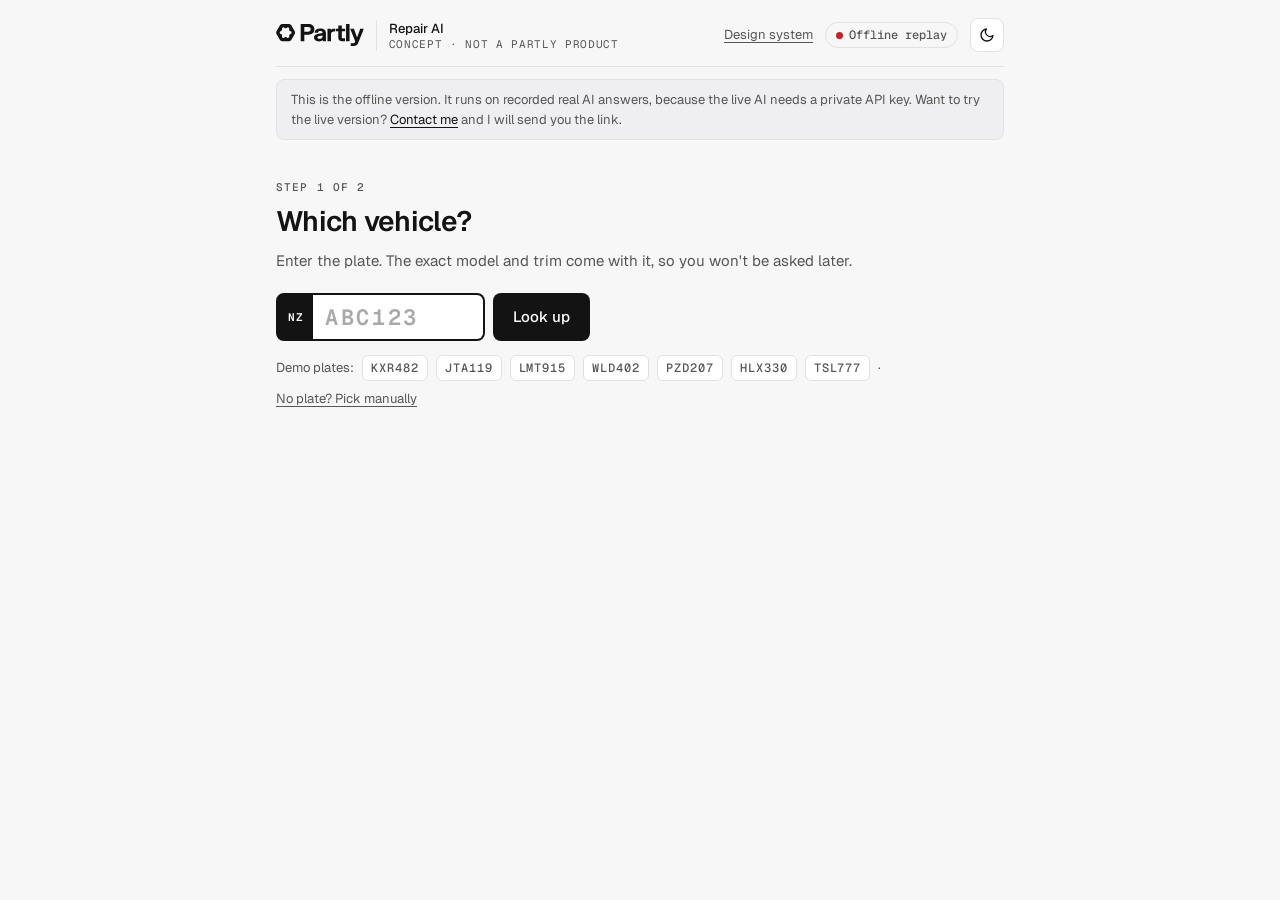
==== commit cac7b06f: "Add an offline-mode note to the demo Explains that the live site runs on recorded answers and how to" ====
--- a/index.html
+++ b/index.html
@@ -28,6 +28,8 @@
 .pill.live i{position:relative;background:var(--s-live)}
 .pill.live i::after{content:"";position:absolute;inset:0;border-radius:50%;background:var(--s-live);animation:livepulse 1.8s ease-out infinite}
 @keyframes livepulse{0%{transform:scale(1);opacity:.7}100%{transform:scale(2.8);opacity:0}}
+.live-note{margin:12px 0 0;padding:10px 14px;border:1px solid var(--s-border);border-radius:var(--p-radius-m);background:var(--s-surface-sunken);color:var(--s-text-muted);font-size:13px;line-height:1.5}
+.live-note a{color:var(--s-text);text-decoration:underline;text-underline-offset:3px}
 .pill.replay i{background:var(--s-unsure)}
 .icon-btn{width:34px;height:34px;border-radius:var(--p-radius-m);border:1px solid var(--s-border);background:var(--s-surface-raised);display:grid;place-items:center;transition:border-color var(--p-dur-fast)}
 .icon-btn:hover{border-color:var(--s-text-muted)}
@@ -103,6 +105,8 @@
     <button class="icon-btn" id="theme" type="button" aria-label="Toggle theme"><svg viewBox="0 0 24 24" fill="none" stroke="currentColor" stroke-width="2" stroke-linejoin="round"><path d="M21 12.8A9 9 0 1 1 11.2 3a7 7 0 0 0 9.8 9.8z"/></svg></button>
   </header>
 
+  <p class="live-note" id="liveNote" hidden>This is the offline version. It runs on recorded real AI answers, because the live AI needs a private API key. Want to try the live version? <a href="https://www.osamaeldrieny.com" target="_blank" rel="noopener">Contact me</a> and I will send you the link.</p>
+
   <main id="feed" aria-live="polite">
     <section class="vstep" id="vstep">
       <div class="eyebrow">Step 1 of 2</div>
@@ -163,7 +167,7 @@
 }
 let catalog=null,parts={},suppliers={},vehicle=null,estimate=null,replays=[],jobStart=0,sent=false;
 
-function setMode(kind,text){modePill.className='pill '+kind;modePill.querySelector('span').textContent=text}
+function setMode(kind,text){modePill.className='pill '+kind;modePill.querySelector('span').textContent=text;const n=document.getElementById('liveNote');if(n)n.hidden=kind!=='replay'}
 function bestSupplier(p){const ids=Object.keys(p.stock||{}).filter(k=>p.stock[k]>0);if(!ids.length)return null;const s=suppliers[ids[0]];return s?s.name+' · '+s.eta:null}
 /* Step 1: vehicle. Facts the system can look up are structured, not chatted. */
 function confirmVehicle(vid,trim,how){
@@ -247,13 +251,13 @@
   if(!REPLAY_FORCED){
     const ctrl=new AbortController();const timer=setTimeout(()=>ctrl.abort(),WAIT_LIMIT);
     try{
-      const r=await fetch('/api/estimate',{method:'POST',headers:{'Content-Type':'application/json'},body:JSON.stringify({message,current,vehicle}),signal:ctrl.signal});
+      const r=await fetch('api/estimate',{method:'POST',headers:{'Content-Type':'application/json'},body:JSON.stringify({message,current,vehicle}),signal:ctrl.signal});
       clearTimeout(timer);const data=await r.json();
       if(r.ok){setMode('live','Live AI');return data}
       console.warn('AI error:',data.error);
     }catch(e){clearTimeout(timer);console.warn('AI unreachable:',e.message)}
   }
-  if(!replays.length)replays=await (await fetch('/api/replays')).json().catch(()=>[]);
+  if(!replays.length){for(const u of ['api/replays','replays.json']){try{const r=await fetch(u);if(!r.ok)continue;const d=await r.json();if(d.length){replays=d;break}}catch(e){}}}
   const mine=replays.filter(x=>x.vehicle&&x.vehicle.id===vehicle.id&&x.vehicle.trim===vehicle.trim&&!!x.followup===!!current);if(!mine.length)return null;
   const m=message.toLowerCase();
   const hit=mine.find(x=>x.message.toLowerCase()===m)||mine.find(x=>m.split(/\W+/).some(w=>w.length>3&&x.message.toLowerCase().includes(w)))||(current?null:mine[0]);
@@ -476,7 +480,7 @@
   PDS.parts=parts;PDS.suppliers=suppliers;PDS.slotOptions=p=>catalog.vehicles.find(v=>v.id===vehicle.id).parts.filter(x=>x.group===p.group&&x.id!==p.id&&PDS.fitsTrim(x,vehicle.trim));
   $('#mVehicle').innerHTML=catalog.vehicles.map(v=>'<option value="'+v.id+'">'+esc(v.name)+'</option>').join('');fillTrims();
   if(REPLAY_FORCED)return setMode('replay','Offline replay');
-  try{const s=await (await fetch('/api/status')).json();setMode(s.key?'live':'replay',s.key?'Live AI':'No key: replay')}catch(e){setMode('replay','Offline replay')}
+  try{const s=await (await fetch('api/status')).json();setMode(s.key?'live':'replay',s.key?'Live AI':'No key: replay')}catch(e){setMode('replay','Offline replay')}
 })();
 </script>
 </body>
